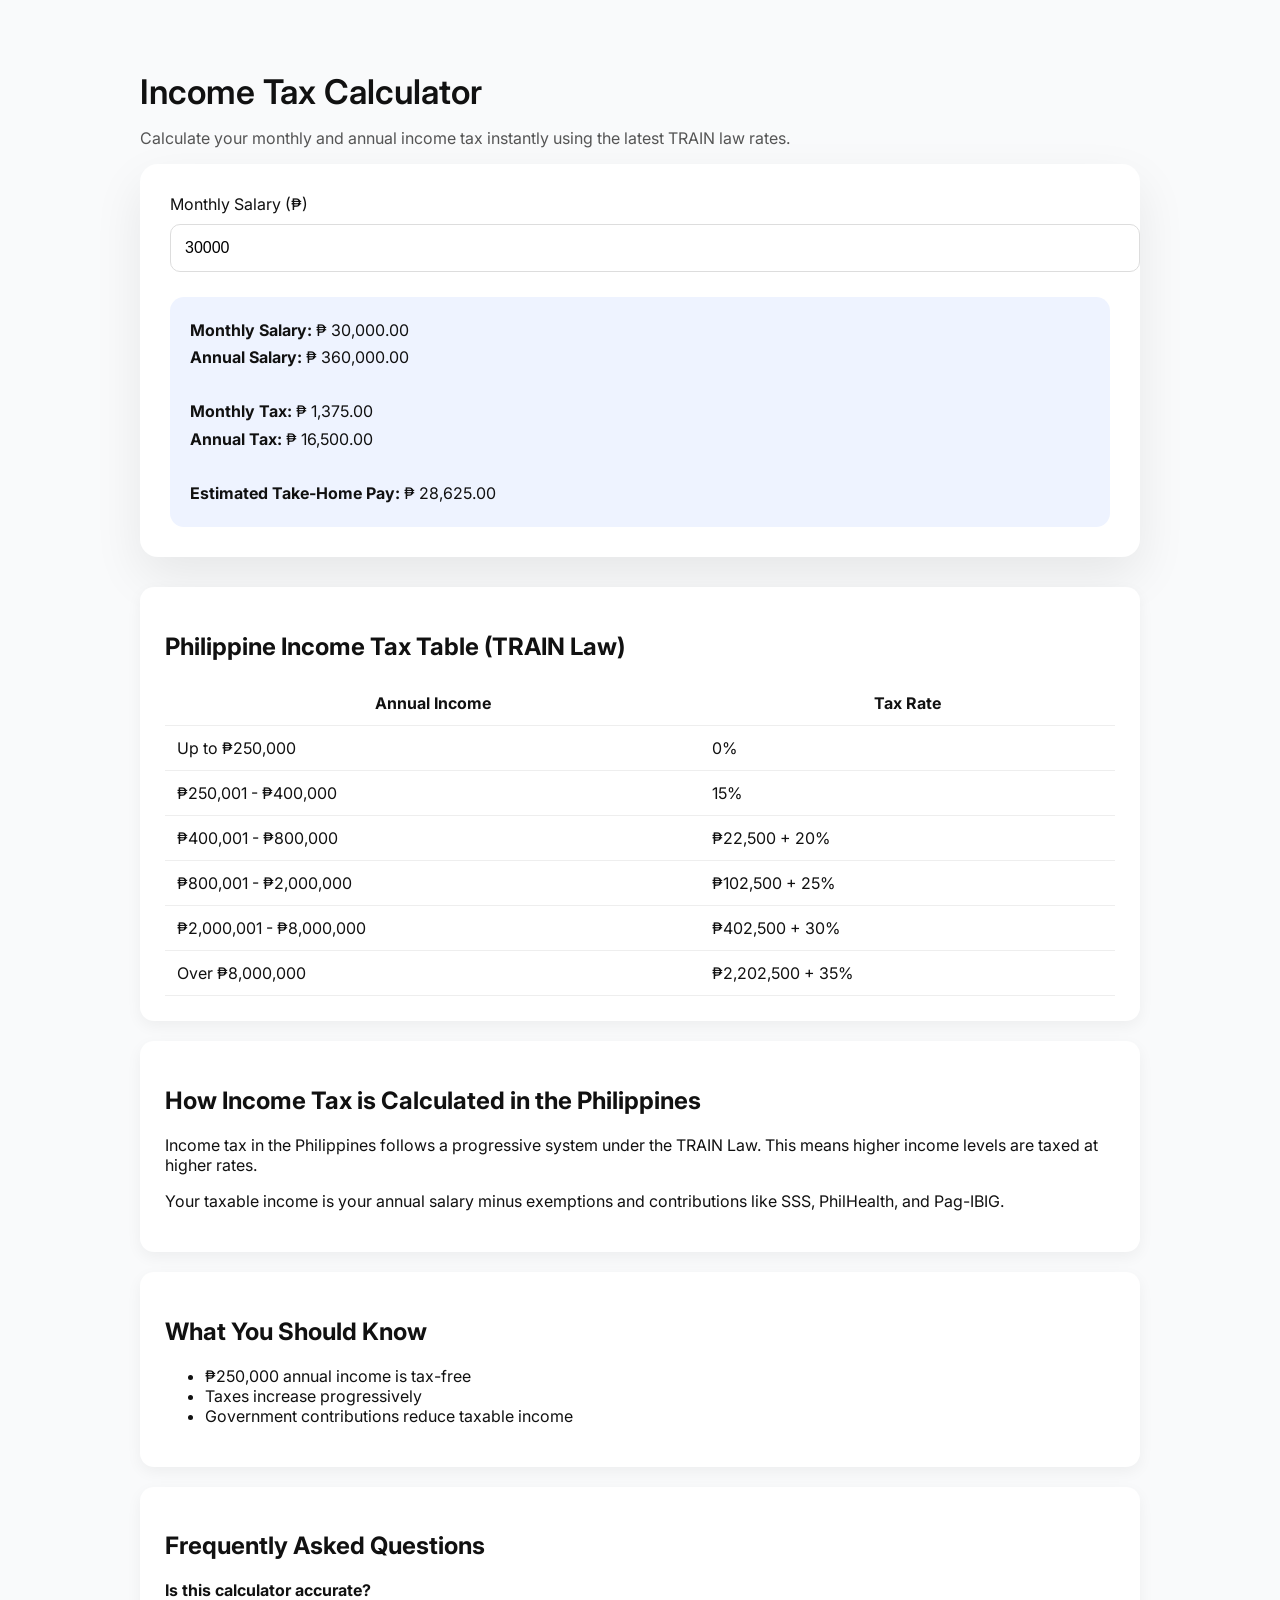
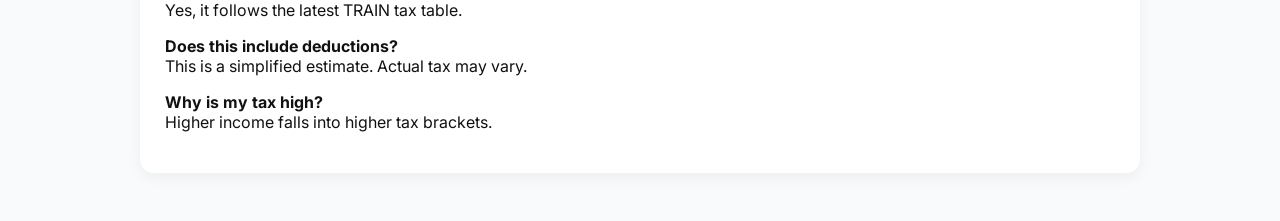
==== calculators/income-tax-calculator.html @ b850692c "Add files via upload" ====
<!DOCTYPE html>
<html lang="en">
<head>

<meta charset="UTF-8">
<meta name="viewport" content="width=device-width, initial-scale=1.0">

<title>Income Tax Calculator Philippines</title>

<meta name="description" content="Calculate your income tax in the Philippines using the latest TRAIN law rates. Get monthly tax, annual tax, and net salary instantly.">

<link href="https://fonts.googleapis.com/css2?family=Inter:wght@300;400;500;600&display=swap" rel="stylesheet">
<link rel="stylesheet" href="/phcalculator/css/style.css">

<style>

body{
font-family:'Inter',sans-serif;
background:#f9fafb;
color:#111;
}

.container{
max-width:1000px;
margin:auto;
padding:40px 20px;
}

.hero h1{
font-size:34px;
font-weight:600;
margin-bottom:10px;
}

.hero p{
color:#555;
}

.card{
background:white;
padding:30px;
border-radius:18px;
box-shadow:0 20px 50px rgba(0,0,0,0.08);
margin-bottom:30px;
}

input{
width:100%;
padding:14px;
margin-top:10px;
border-radius:10px;
border:1px solid #ddd;
font-size:16px;
}

.result{
margin-top:25px;
padding:20px;
background:#eef3ff;
border-radius:14px;
line-height:1.7;
}

.info-section{
background:white;
padding:25px;
border-radius:14px;
margin-top:20px;
box-shadow:0 5px 15px rgba(0,0,0,0.05);
}

.table{
width:100%;
border-collapse:collapse;
margin-top:15px;
}

.table th,.table td{
padding:12px;
border-bottom:1px solid #eee;
}

</style>

</head>

<body>

<div id="header"></div>

<div class="container">

<div class="hero">
<h1>Income Tax Calculator</h1>
<p>Calculate your monthly and annual income tax instantly using the latest TRAIN law rates.</p>
</div>

<div class="card">

<label>Monthly Salary (₱)</label>

<input type="number" id="salary" value="30000" oninput="calculateTax()">

<div class="result" id="result"></div>

</div>

<!-- TAX TABLE -->
<div class="info-section">

<h2>Philippine Income Tax Table (TRAIN Law)</h2>

<table class="table">
<tr><th>Annual Income</th><th>Tax Rate</th></tr>
<tr><td>Up to ₱250,000</td><td>0%</td></tr>
<tr><td>₱250,001 - ₱400,000</td><td>15%</td></tr>
<tr><td>₱400,001 - ₱800,000</td><td>₱22,500 + 20%</td></tr>
<tr><td>₱800,001 - ₱2,000,000</td><td>₱102,500 + 25%</td></tr>
<tr><td>₱2,000,001 - ₱8,000,000</td><td>₱402,500 + 30%</td></tr>
<tr><td>Over ₱8,000,000</td><td>₱2,202,500 + 35%</td></tr>
</table>

</div>

<!-- SEO CONTENT -->
<div class="info-section">

<h2>How Income Tax is Calculated in the Philippines</h2>

<p>
Income tax in the Philippines follows a progressive system under the TRAIN Law. This means higher income levels are taxed at higher rates.
</p>

<p>
Your taxable income is your annual salary minus exemptions and contributions like SSS, PhilHealth, and Pag-IBIG.
</p>

</div>

<div class="info-section">

<h2>What You Should Know</h2>

<ul>
<li>₱250,000 annual income is tax-free</li>
<li>Taxes increase progressively</li>
<li>Government contributions reduce taxable income</li>
</ul>

</div>

<!-- FAQ -->
<div class="info-section">

<h2>Frequently Asked Questions</h2>

<p><strong>Is this calculator accurate?</strong><br>
Yes, it follows the latest TRAIN tax table.</p>

<p><strong>Does this include deductions?</strong><br>
This is a simplified estimate. Actual tax may vary.</p>

<p><strong>Why is my tax high?</strong><br>
Higher income falls into higher tax brackets.</p>

</div>

</div>

<div id="footer"></div>

<script src="/phcalculator/js/main.js"></script>

<script>

function formatPeso(num){
return "₱ " + num.toLocaleString(undefined, {minimumFractionDigits:2});
}

function calculateTax(){

let monthly = parseFloat(document.getElementById("salary").value);
if(!monthly) return;

let annual = monthly * 12;
let tax = 0;

if(annual <= 250000){
tax = 0;
}
else if(annual <= 400000){
tax = (annual - 250000) * 0.15;
}
else if(annual <= 800000){
tax = 22500 + (annual - 400000) * 0.20;
}
else if(annual <= 2000000){
tax = 102500 + (annual - 800000) * 0.25;
}
else if(annual <= 8000000){
tax = 402500 + (annual - 2000000) * 0.30;
}
else{
tax = 2202500 + (annual - 8000000) * 0.35;
}

let monthlyTax = tax / 12;
let net = monthly - monthlyTax;

document.getElementById("result").innerHTML = `
<strong>Monthly Salary:</strong> ${formatPeso(monthly)} <br>
<strong>Annual Salary:</strong> ${formatPeso(annual)} <br><br>

<strong>Monthly Tax:</strong> ${formatPeso(monthlyTax)} <br>
<strong>Annual Tax:</strong> ${formatPeso(tax)} <br><br>

<strong>Estimated Take-Home Pay:</strong> ${formatPeso(net)}
`;

}

window.onload = calculateTax;

</script>

</body>
</html>
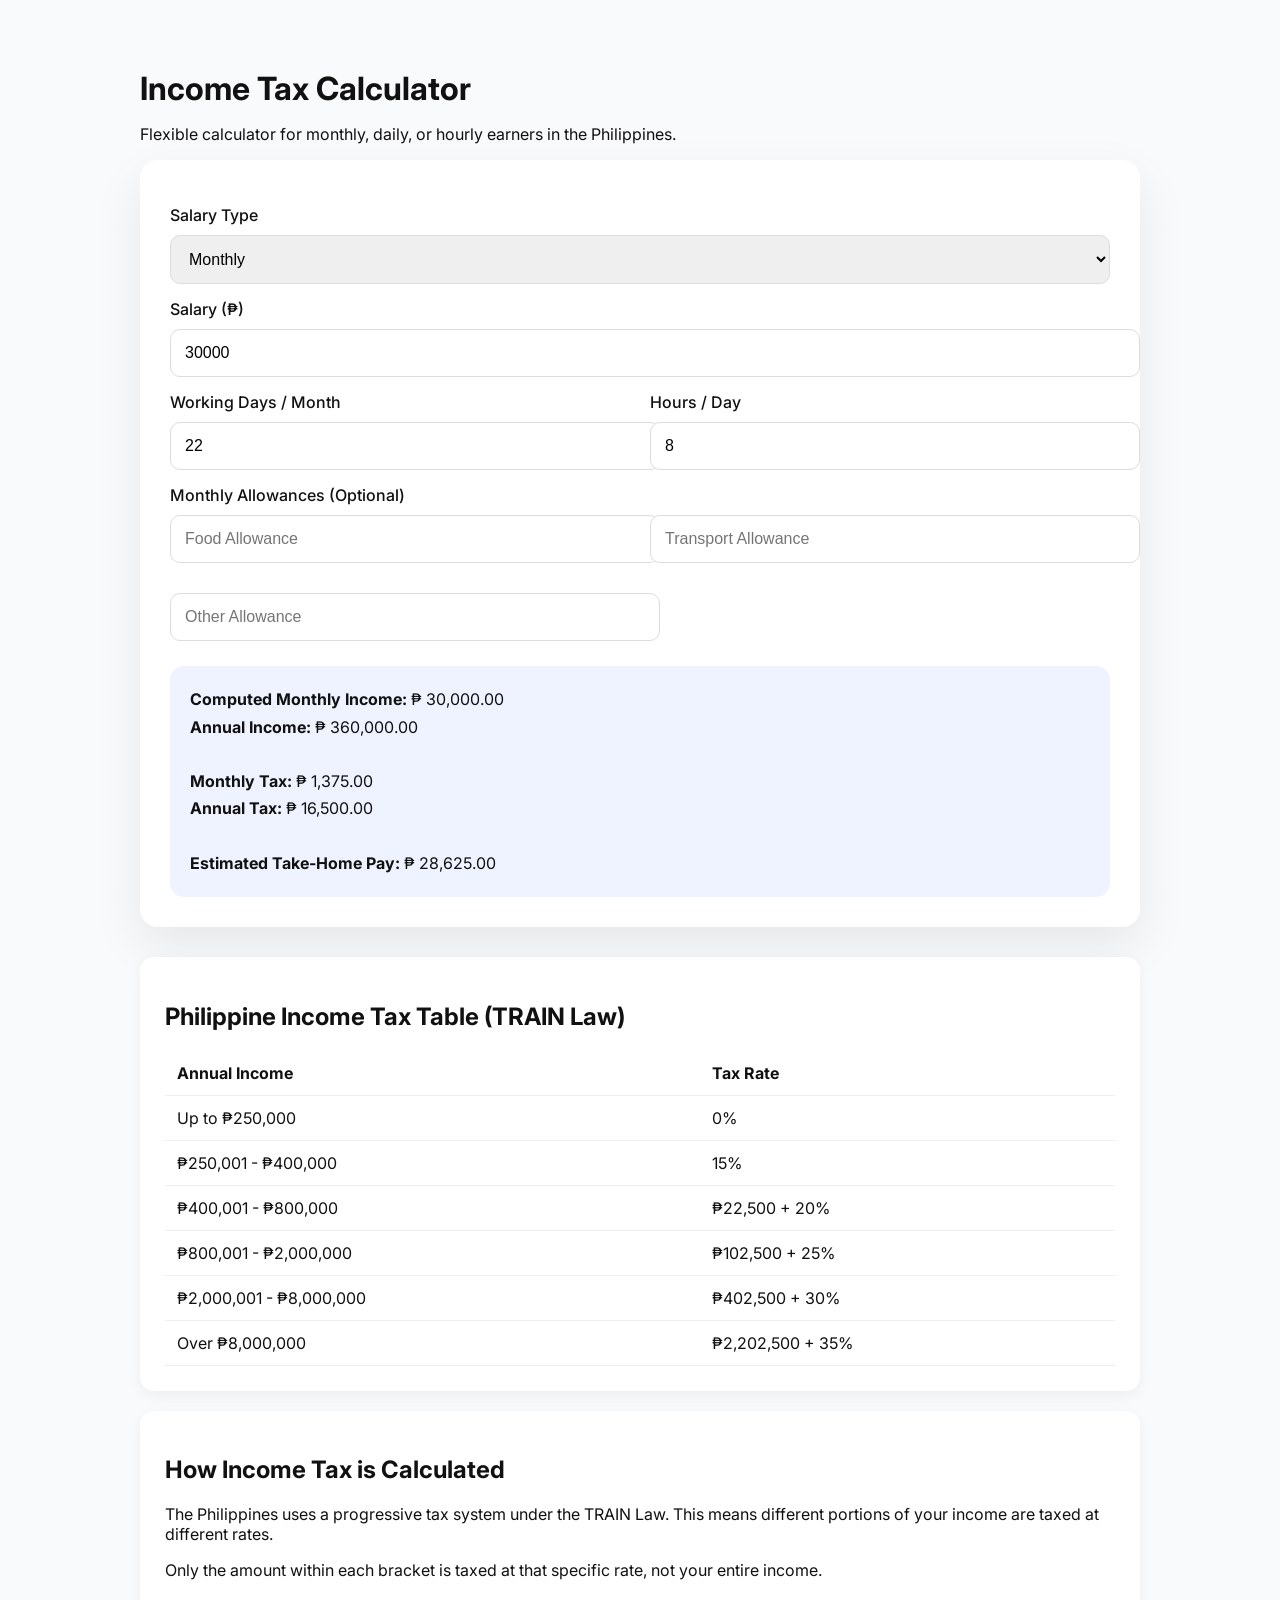
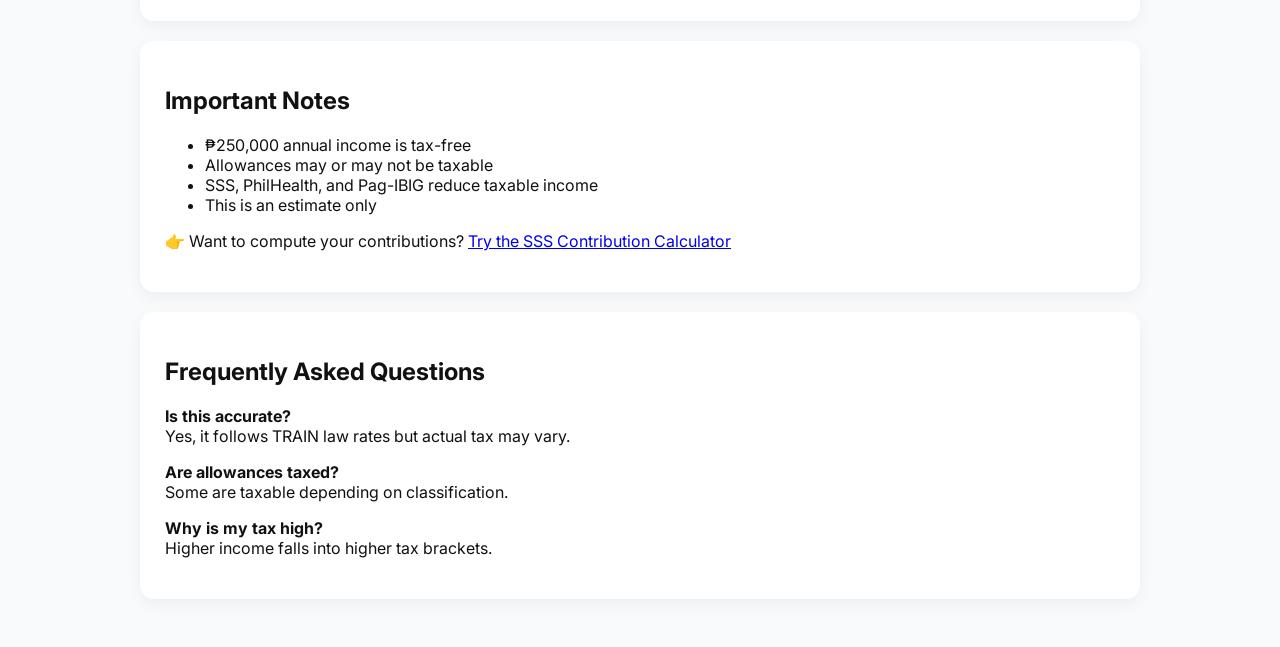
==== commit 760ebe7f: "Update income-tax-calculator.html" ====
--- a/calculators/income-tax-calculator.html
+++ b/calculators/income-tax-calculator.html
@@ -7,7 +7,7 @@
 
 <title>Income Tax Calculator Philippines</title>
 
-<meta name="description" content="Calculate your income tax in the Philippines using the latest TRAIN law rates. Get monthly tax, annual tax, and net salary instantly.">
+<meta name="description" content="Calculate your income tax in the Philippines using the latest TRAIN law rates.">
 
 <link href="https://fonts.googleapis.com/css2?family=Inter:wght@300;400;500;600&display=swap" rel="stylesheet">
 <link rel="stylesheet" href="/phcalculator/css/style.css">
@@ -26,14 +26,9 @@
 padding:40px 20px;
 }
 
-.hero h1{
-font-size:34px;
-font-weight:600;
+h1{
+font-size:32px;
 margin-bottom:10px;
-}
-
-.hero p{
-color:#555;
 }
 
 .card{
@@ -44,7 +39,7 @@
 margin-bottom:30px;
 }
 
-input{
+input, select{
 width:100%;
 padding:14px;
 margin-top:10px;
@@ -53,6 +48,12 @@
 font-size:16px;
 }
 
+.grid{
+display:grid;
+grid-template-columns:1fr 1fr;
+gap:20px;
+}
+
 .result{
 margin-top:25px;
 padding:20px;
@@ -61,6 +62,12 @@
 line-height:1.7;
 }
 
+.label{
+font-weight:500;
+margin-top:15px;
+display:block;
+}
+
 .info-section{
 background:white;
 padding:25px;
@@ -78,6 +85,7 @@
 .table th,.table td{
 padding:12px;
 border-bottom:1px solid #eee;
+text-align:left;
 }
 
 </style>
@@ -86,26 +94,54 @@
 
 <body>
 
+<!-- HEADER -->
 <div id="header"></div>
 
 <div class="container">
 
-<div class="hero">
 <h1>Income Tax Calculator</h1>
-<p>Calculate your monthly and annual income tax instantly using the latest TRAIN law rates.</p>
-</div>
-
+<p>Flexible calculator for monthly, daily, or hourly earners in the Philippines.</p>
+
+<!-- ✅ CALCULATOR -->
 <div class="card">
 
-<label>Monthly Salary (₱)</label>
-
+<label class="label">Salary Type</label>
+<select id="salaryType" onchange="calculateTax()">
+<option value="monthly">Monthly</option>
+<option value="daily">Daily</option>
+<option value="hourly">Hourly</option>
+</select>
+
+<label class="label">Salary (₱)</label>
 <input type="number" id="salary" value="30000" oninput="calculateTax()">
 
+<div class="grid">
+
+<div>
+<label class="label">Working Days / Month</label>
+<input type="number" id="days" value="22" oninput="calculateTax()">
+</div>
+
+<div>
+<label class="label">Hours / Day</label>
+<input type="number" id="hours" value="8" oninput="calculateTax()">
+</div>
+
+</div>
+
+<label class="label">Monthly Allowances (Optional)</label>
+
+<div class="grid">
+<input type="number" id="food" placeholder="Food Allowance" oninput="calculateTax()">
+<input type="number" id="transport" placeholder="Transport Allowance" oninput="calculateTax()">
+<input type="number" id="other" placeholder="Other Allowance" oninput="calculateTax()">
+</div>
+
 <div class="result" id="result"></div>
 
 </div>
 
-<!-- TAX TABLE -->
+<!-- ✅ TAX TABLE -->
 <div class="info-section">
 
 <h2>Philippine Income Tax Table (TRAIN Law)</h2>
@@ -122,43 +158,52 @@
 
 </div>
 
-<!-- SEO CONTENT -->
-<div class="info-section">
-
-<h2>How Income Tax is Calculated in the Philippines</h2>
+<!-- ✅ HOW IT WORKS -->
+<div class="info-section">
+
+<h2>How Income Tax is Calculated</h2>
 
 <p>
-Income tax in the Philippines follows a progressive system under the TRAIN Law. This means higher income levels are taxed at higher rates.
+The Philippines uses a progressive tax system under the TRAIN Law. This means different portions of your income are taxed at different rates.
 </p>
 
 <p>
-Your taxable income is your annual salary minus exemptions and contributions like SSS, PhilHealth, and Pag-IBIG.
+Only the amount within each bracket is taxed at that specific rate, not your entire income.
 </p>
 
 </div>
 
-<div class="info-section">
-
-<h2>What You Should Know</h2>
+<!-- ✅ NOTES -->
+<div class="info-section">
+
+<h2>Important Notes</h2>
 
 <ul>
 <li>₱250,000 annual income is tax-free</li>
-<li>Taxes increase progressively</li>
-<li>Government contributions reduce taxable income</li>
+<li>Allowances may or may not be taxable</li>
+<li>SSS, PhilHealth, and Pag-IBIG reduce taxable income</li>
+<li>This is an estimate only</li>
 </ul>
 
-</div>
-
-<!-- FAQ -->
+<p>
+👉 Want to compute your contributions?  
+<a href="/phcalculator/calculators/sss-contribution-calculator.html">
+Try the SSS Contribution Calculator
+</a>
+</p>
+
+</div>
+
+<!-- ✅ FAQ -->
 <div class="info-section">
 
 <h2>Frequently Asked Questions</h2>
 
-<p><strong>Is this calculator accurate?</strong><br>
-Yes, it follows the latest TRAIN tax table.</p>
-
-<p><strong>Does this include deductions?</strong><br>
-This is a simplified estimate. Actual tax may vary.</p>
+<p><strong>Is this accurate?</strong><br>
+Yes, it follows TRAIN law rates but actual tax may vary.</p>
+
+<p><strong>Are allowances taxed?</strong><br>
+Some are taxable depending on classification.</p>
 
 <p><strong>Why is my tax high?</strong><br>
 Higher income falls into higher tax brackets.</p>
@@ -167,6 +212,7 @@
 
 </div>
 
+<!-- FOOTER -->
 <div id="footer"></div>
 
 <script src="/phcalculator/js/main.js"></script>
@@ -174,42 +220,52 @@
 <script>
 
 function formatPeso(num){
-return "₱ " + num.toLocaleString(undefined, {minimumFractionDigits:2});
+return "₱ " + num.toLocaleString(undefined,{minimumFractionDigits:2});
 }
 
 function calculateTax(){
 
-let monthly = parseFloat(document.getElementById("salary").value);
-if(!monthly) return;
+let type = document.getElementById("salaryType").value;
+let salary = parseFloat(document.getElementById("salary").value) || 0;
+let days = parseFloat(document.getElementById("days").value) || 0;
+let hours = parseFloat(document.getElementById("hours").value) || 0;
+
+let food = parseFloat(document.getElementById("food").value) || 0;
+let transport = parseFloat(document.getElementById("transport").value) || 0;
+let other = parseFloat(document.getElementById("other").value) || 0;
+
+let allowanceTotal = food + transport + other;
+
+let monthly = 0;
+
+if(type==="monthly"){
+monthly = salary;
+}
+else if(type==="daily"){
+monthly = salary * days;
+}
+else{
+monthly = salary * hours * days;
+}
+
+monthly += allowanceTotal;
 
 let annual = monthly * 12;
 let tax = 0;
 
-if(annual <= 250000){
-tax = 0;
-}
-else if(annual <= 400000){
-tax = (annual - 250000) * 0.15;
-}
-else if(annual <= 800000){
-tax = 22500 + (annual - 400000) * 0.20;
-}
-else if(annual <= 2000000){
-tax = 102500 + (annual - 800000) * 0.25;
-}
-else if(annual <= 8000000){
-tax = 402500 + (annual - 2000000) * 0.30;
-}
-else{
-tax = 2202500 + (annual - 8000000) * 0.35;
-}
+if(annual <= 250000) tax = 0;
+else if(annual <= 400000) tax = (annual - 250000) * 0.15;
+else if(annual <= 800000) tax = 22500 + (annual - 400000) * 0.20;
+else if(annual <= 2000000) tax = 102500 + (annual - 800000) * 0.25;
+else if(annual <= 8000000) tax = 402500 + (annual - 2000000) * 0.30;
+else tax = 2202500 + (annual - 8000000) * 0.35;
 
 let monthlyTax = tax / 12;
 let net = monthly - monthlyTax;
 
 document.getElementById("result").innerHTML = `
-<strong>Monthly Salary:</strong> ${formatPeso(monthly)} <br>
-<strong>Annual Salary:</strong> ${formatPeso(annual)} <br><br>
+<strong>Computed Monthly Income:</strong> ${formatPeso(monthly)} <br>
+<strong>Annual Income:</strong> ${formatPeso(annual)} <br><br>
 
 <strong>Monthly Tax:</strong> ${formatPeso(monthlyTax)} <br>
 <strong>Annual Tax:</strong> ${formatPeso(tax)} <br><br>
@@ -224,4 +280,4 @@
 </script>
 
 </body>
-</html>+</html>
